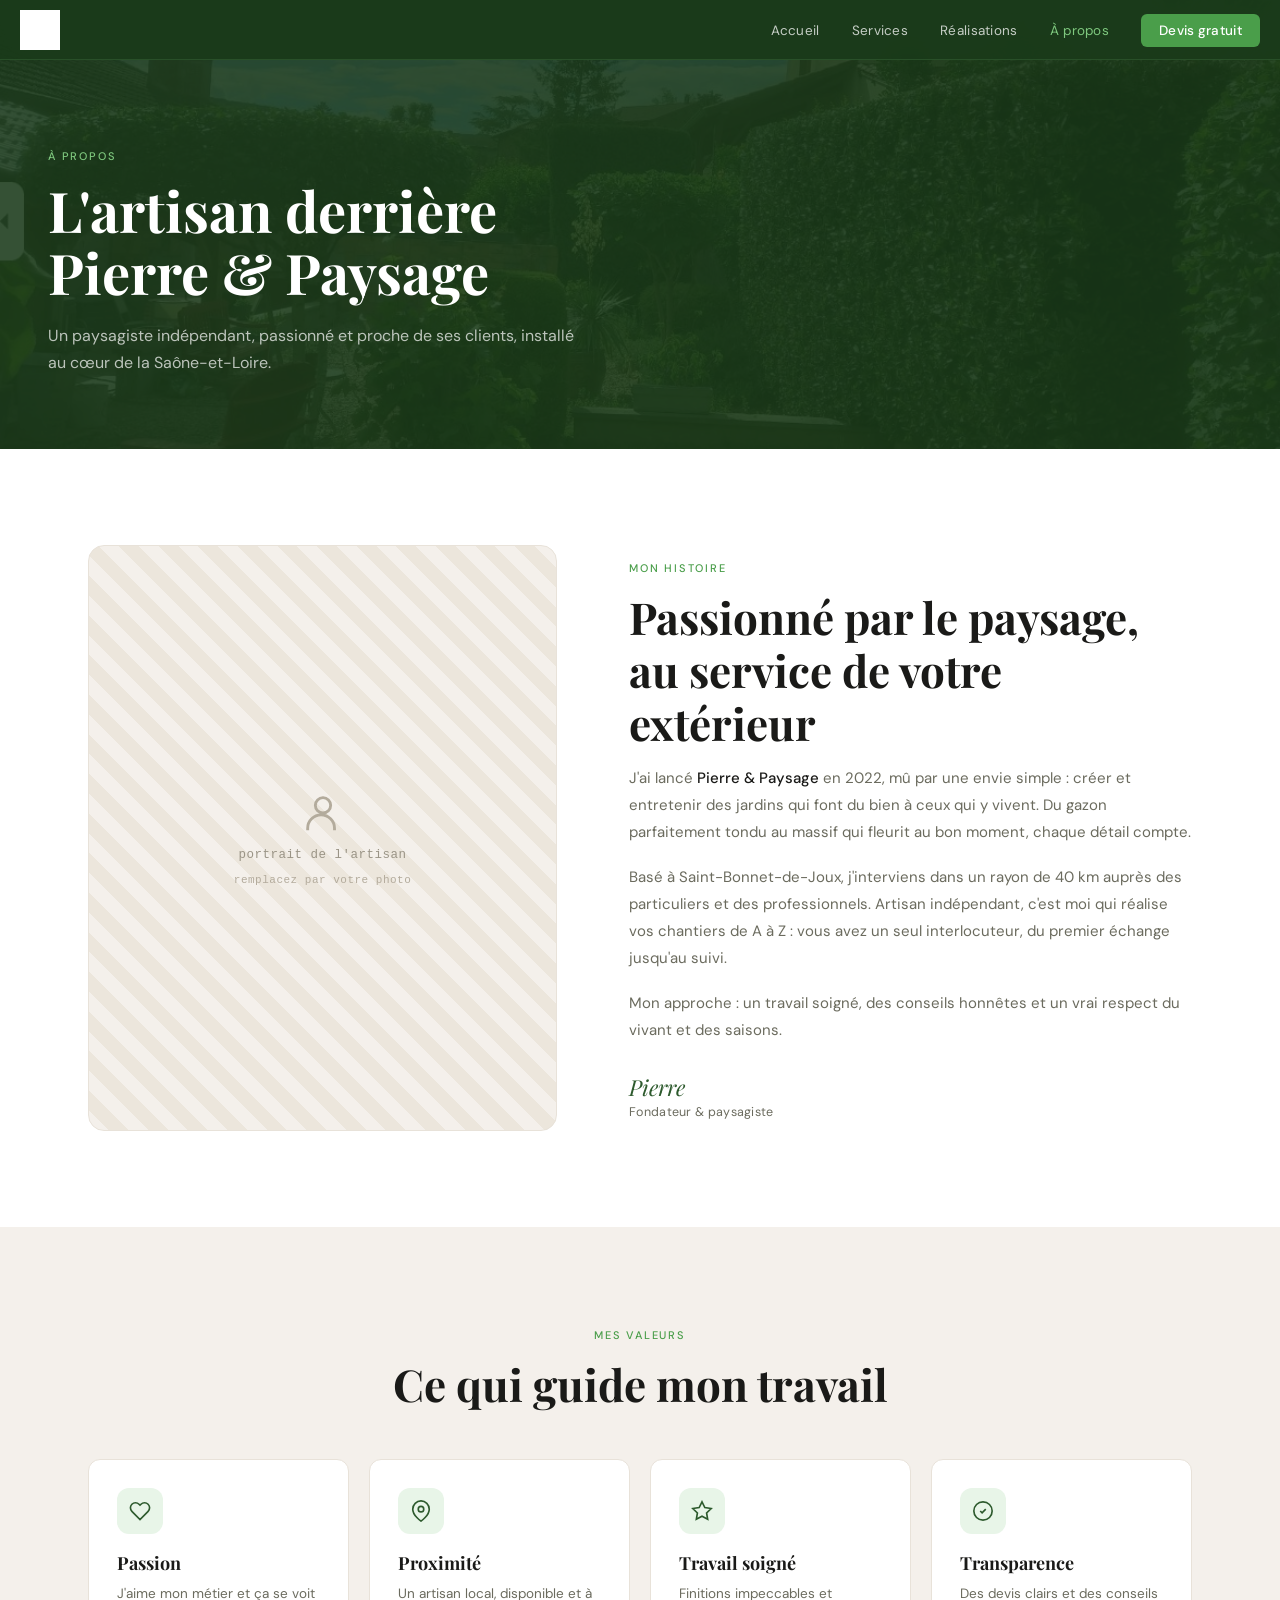
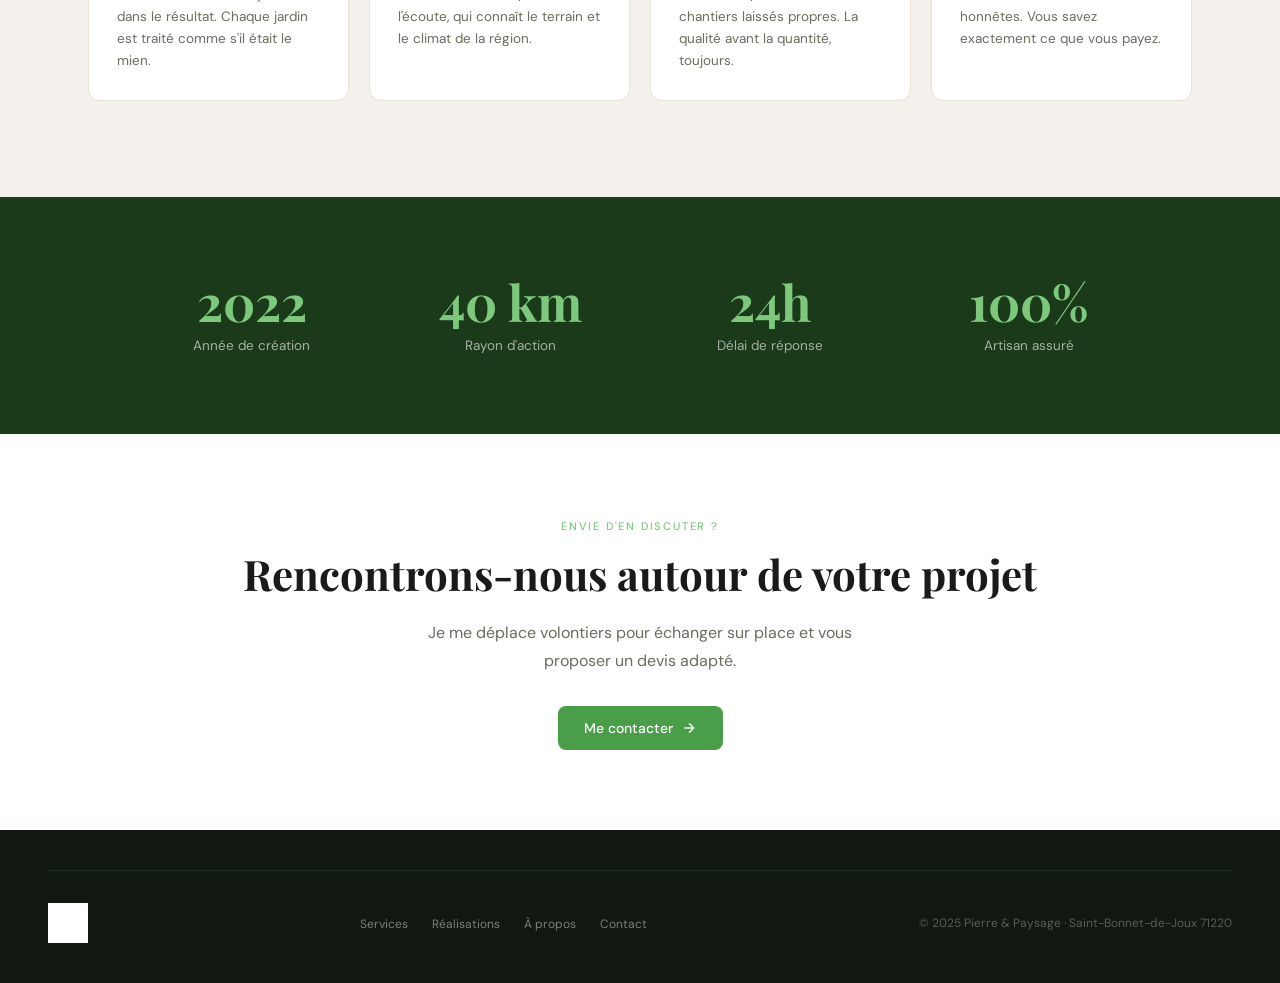
==== apropos.html @ a12b0a86 "Site vitrine Pierre & Paysage (multi-pages)" ====
<!DOCTYPE html>
<html lang="fr">
<head>
<meta charset="UTF-8">
<meta name="viewport" content="width=device-width, initial-scale=1.0">
<title>À propos – Pierre & Paysage – Paysagiste à Saint-Bonnet-de-Joux (71)</title>
<link rel="preconnect" href="https://fonts.googleapis.com">
<link href="https://fonts.googleapis.com/css2?family=Playfair+Display:ital,wght@0,400;0,700;1,400&family=DM+Sans:wght@300;400;500&display=swap" rel="stylesheet">
<link rel="stylesheet" href="style.css">
</head>
<body>

<nav>
  <a href="index.html" class="nav-logo"><img src="assets/logo.jpg" alt="Pierre & Paysage"></a>
  <button class="hamburger" id="hamburger" aria-label="Menu"><span></span><span></span><span></span></button>
  <ul class="nav-links" id="navLinks"><li><a href="index.html">Accueil</a></li><li><a href="services.html">Services</a></li><li><a href="realisations.html">Réalisations</a></li><li><a href="apropos.html" class="active">À propos</a></li><li><a href="contact.html" class="nav-cta">Devis gratuit</a></li></ul>
</nav>

<!-- ===== A PROPOS ===== -->
<div class="page" id="page-apropos">
  <div class="page-header"><div class="bg" style="background-image:url('assets/photo2.jpg')"></div><div class="inner"><span class="tag">À propos</span><h1>L'artisan derrière<br>Pierre &amp; Paysage</h1><p>Un paysagiste indépendant, passionné et proche de ses clients, installé au cœur de la Saône-et-Loire.</p></div></div>
  <section class="section about">
    <div class="media"><div class="portrait"><svg width="46" height="46" viewBox="0 0 24 24" fill="none" stroke-width="1.5"><circle cx="12" cy="8" r="4"/><path d="M4 21v-1a7 7 0 0 1 14 0v1"/></svg><span class="mono">portrait de l'artisan</span><span class="mono sm">remplacez par votre photo</span></div></div>
    <div class="body"><span class="tag">Mon histoire</span><h2 class="section-title">Passionné par le paysage, au service de votre extérieur</h2><p>J'ai lancé <strong>Pierre &amp; Paysage</strong> en 2022, mû par une envie simple : créer et entretenir des jardins qui font du bien à ceux qui y vivent. Du gazon parfaitement tondu au massif qui fleurit au bon moment, chaque détail compte.</p><p>Basé à Saint-Bonnet-de-Joux, j'interviens dans un rayon de 40 km auprès des particuliers et des professionnels. Artisan indépendant, c'est moi qui réalise vos chantiers de A à Z : vous avez un seul interlocuteur, du premier échange jusqu'au suivi.</p><p style="margin-bottom:1.75rem;">Mon approche : un travail soigné, des conseils honnêtes et un vrai respect du vivant et des saisons.</p><div class="signature">Pierre</div><div class="sig-role">Fondateur &amp; paysagiste</div></div>
  </section>
  <section style="background:var(--stone);"><div class="section center"><span class="tag">Mes valeurs</span><h2 class="section-title">Ce qui guide mon travail</h2><div class="cards4" style="margin-top:3rem;text-align:left;">
    <div class="pcard"><div class="vicon"><svg viewBox="0 0 24 24" stroke-width="1.8"><path d="M20.84 4.61a5.5 5.5 0 0 0-7.78 0L12 5.67l-1.06-1.06a5.5 5.5 0 0 0-7.78 7.78l1.06 1.06L12 21.23l7.78-7.78 1.06-1.06a5.5 5.5 0 0 0 0-7.78z"/></svg></div><h3>Passion</h3><p>J'aime mon métier et ça se voit dans le résultat. Chaque jardin est traité comme s'il était le mien.</p></div>
    <div class="pcard"><div class="vicon"><svg viewBox="0 0 24 24" stroke-width="1.8"><path d="M21 10c0 7-9 13-9 13s-9-6-9-13a9 9 0 0 1 18 0z"/><circle cx="12" cy="10" r="3"/></svg></div><h3>Proximité</h3><p>Un artisan local, disponible et à l'écoute, qui connaît le terrain et le climat de la région.</p></div>
    <div class="pcard"><div class="vicon"><svg viewBox="0 0 24 24" stroke-width="1.8"><polygon points="12 2 15.09 8.26 22 9.27 17 14.14 18.18 21.02 12 17.77 5.82 21.02 7 14.14 2 9.27 8.91 8.26 12 2"/></svg></div><h3>Travail soigné</h3><p>Finitions impeccables et chantiers laissés propres. La qualité avant la quantité, toujours.</p></div>
    <div class="pcard"><div class="vicon"><svg viewBox="0 0 24 24" stroke-width="1.8"><path d="M9 12l2 2 4-4"/><circle cx="12" cy="12" r="10"/></svg></div><h3>Transparence</h3><p>Des devis clairs et des conseils honnêtes. Vous savez exactement ce que vous payez.</p></div>
  </div></div></section>
  <section class="cta"><div class="stats"><div><div class="stat-num" style="color:var(--green-accent);">2022</div><div class="stat-lbl" style="color:rgba(255,255,255,0.6);">Année de création</div></div><div><div class="stat-num" style="color:var(--green-accent);">40 km</div><div class="stat-lbl" style="color:rgba(255,255,255,0.6);">Rayon d'action</div></div><div><div class="stat-num" style="color:var(--green-accent);">24h</div><div class="stat-lbl" style="color:rgba(255,255,255,0.6);">Délai de réponse</div></div><div><div class="stat-num" style="color:var(--green-accent);">100%</div><div class="stat-lbl" style="color:rgba(255,255,255,0.6);">Artisan assuré</div></div></div></section>
  <div class="cta" style="background:#fff;"><div class="inner"><span class="tag">Envie d'en discuter ?</span><h2 style="color:var(--text);">Rencontrons-nous autour de votre projet</h2><p style="color:var(--text-muted);">Je me déplace volontiers pour échanger sur place et vous proposer un devis adapté.</p><a href="contact.html" class="btn btn-green">Me contacter <svg width="16" height="16" viewBox="0 0 24 24" fill="none" stroke="currentColor" stroke-width="2"><line x1="5" y1="12" x2="19" y2="12"/><polyline points="12 5 19 12 12 19"/></svg></a></div></div>
</div>

<footer>
  <div class="footer-inner">
    <img src="assets/logo.jpg" alt="Pierre & Paysage">
    <ul class="footer-links"><li><a href="services.html">Services</a></li><li><a href="realisations.html">Réalisations</a></li><li><a href="apropos.html">À propos</a></li><li><a href="contact.html">Contact</a></li></ul>
    <div class="footer-copy">© 2025 Pierre &amp; Paysage · Saint-Bonnet-de-Joux 71220</div>
  </div>
</footer>

<script src="script.js"></script>
</body>
</html>
---- style.css ----
*,*::before,*::after{box-sizing:border-box;margin:0;padding:0;}
  :root{
    --green-deep:#1a3a1a;--green-mid:#2d5a2d;--green-light:#4a9e4a;--green-pale:#e8f5e8;--green-accent:#7ec87e;
    --stone:#f4f0eb;--stone-dark:#e8e2d9;--text:#1a1a18;--text-muted:#6b6b5e;--white:#fff;
    --ff-display:'Playfair Display',Georgia,serif;--ff-body:'DM Sans',sans-serif;
  }
  body{font-family:var(--ff-body);color:var(--text);background:var(--white);overflow-x:hidden;}
  a{text-decoration:none;}
  img{display:block;}
  
  

  /* NAV */
  nav{position:fixed;top:0;left:0;right:0;z-index:100;padding:0 1.25rem;height:60px;display:flex;align-items:center;justify-content:space-between;background:rgba(26,58,26,0.97);backdrop-filter:blur(12px);border-bottom:1px solid rgba(126,200,126,0.15);}
  .nav-logo{display:flex;align-items:center;gap:10px;}
  .nav-logo img{height:40px;width:auto;object-fit:contain;filter:brightness(0) invert(1);}
  .nav-links{display:flex;align-items:center;gap:2rem;list-style:none;}
  .nav-links a{color:rgba(255,255,255,0.75);font-size:13.5px;font-weight:400;letter-spacing:0.3px;transition:color 0.2s;}
  .nav-links a:hover,.nav-links a.active{color:var(--green-accent);}
  .nav-cta{background:var(--green-light);color:#fff !important;padding:8px 18px;border-radius:6px;font-weight:500 !important;transition:background 0.2s;}
  .nav-cta:hover{background:var(--green-accent);color:var(--green-deep) !important;}

  /* BUTTONS */
  .btn{display:inline-flex;align-items:center;gap:8px;padding:13px 26px;border-radius:8px;font-size:14px;font-weight:500;cursor:pointer;transition:all 0.22s;border:none;}
  .btn-green{background:var(--green-light);color:#fff;}
  .btn-green:hover{background:var(--green-accent);color:var(--green-deep);transform:translateY(-2px);}
  .btn-outline{background:transparent;color:#fff;border:1px solid rgba(255,255,255,0.4);}
  .btn-outline:hover{border-color:var(--green-accent);color:var(--green-accent);transform:translateY(-2px);}

  /* HERO */
  .hero{min-height:100vh;position:relative;display:flex;align-items:center;overflow:hidden;}
  .hero-bg{position:absolute;inset:0;background-size:cover;background-position:center 40%;transform:scale(1.05);animation:slowzoom 20s ease-in-out infinite alternate;}
  @keyframes slowzoom{from{transform:scale(1.05);}to{transform:scale(1.12);}}
  .hero-overlay{position:absolute;inset:0;background:linear-gradient(105deg,rgba(26,58,26,0.88) 0%,rgba(26,58,26,0.55) 55%,rgba(26,58,26,0.2) 100%);}
  .hero-content{position:relative;padding:0 3rem;max-width:680px;animation:fadein 1s ease 0.3s both;}
  @keyframes fadein{from{opacity:0;transform:translateY(24px);}to{opacity:1;transform:none;}}
  .hero-badge{display:inline-flex;align-items:center;gap:6px;background:rgba(126,200,126,0.2);border:1px solid rgba(126,200,126,0.4);color:var(--green-accent);font-size:12px;letter-spacing:1.2px;text-transform:uppercase;padding:6px 14px;border-radius:99px;margin-bottom:1.5rem;}
  .hero h1{font-family:var(--ff-display);font-size:clamp(40px,5.5vw,68px);font-weight:700;color:#fff;line-height:1.1;margin-bottom:1.25rem;}
  .hero h1 em{font-style:italic;color:var(--green-accent);}
  .hero-desc{font-size:16px;color:rgba(255,255,255,0.78);line-height:1.75;margin-bottom:2.5rem;max-width:460px;}
  .hero-btns{display:flex;gap:14px;flex-wrap:wrap;}

  /* TRUST */
  .trust-bar{background:var(--stone);border-bottom:1px solid var(--stone-dark);padding:1.25rem 3rem;}
  .trust-inner{display:flex;gap:3rem;align-items:center;flex-wrap:wrap;justify-content:center;max-width:1100px;margin:0 auto;}
  .trust-item{display:flex;align-items:center;gap:10px;font-size:13px;color:var(--text-muted);}
  .trust-icon{width:34px;height:34px;background:var(--green-pale);border-radius:50%;display:flex;align-items:center;justify-content:center;flex-shrink:0;}
  .trust-icon svg{width:16px;height:16px;stroke:var(--green-mid);fill:none;}

  /* SECTION COMMON */
  .section{padding:6rem 3rem;max-width:1200px;margin:0 auto;}
  .tag{display:inline-block;font-size:11px;font-weight:500;letter-spacing:1.8px;text-transform:uppercase;color:var(--green-light);margin-bottom:1rem;}
  .section-title{font-family:var(--ff-display);font-size:clamp(28px,3.5vw,44px);font-weight:700;color:var(--text);line-height:1.2;margin-bottom:1rem;}
  .section-sub{font-size:16px;color:var(--text-muted);line-height:1.7;max-width:520px;}
  .center{text-align:center;}
  .center .section-sub{margin-left:auto;margin-right:auto;}

  /* PAGE HEADER (inner pages) */
  .page-header{background:var(--green-deep);padding:9rem 3rem 4.5rem;position:relative;overflow:hidden;}
  .page-header .bg{position:absolute;inset:0;background-size:cover;background-position:center;opacity:0.12;}
  .page-header .inner{max-width:1200px;margin:0 auto;position:relative;}
  .page-header .tag{color:var(--green-accent);}
  .page-header h1{font-family:var(--ff-display);font-size:clamp(34px,5vw,56px);font-weight:700;color:#fff;line-height:1.1;}
  .page-header p{font-size:16px;color:rgba(255,255,255,0.7);line-height:1.7;max-width:540px;margin-top:1.25rem;}

  /* SERVICES PREVIEW GRID */
  .services-header{display:flex;justify-content:space-between;align-items:flex-end;margin-bottom:3.5rem;gap:2rem;flex-wrap:wrap;}
  .link-arrow{font-size:14px;font-weight:500;color:var(--green-light);display:inline-flex;align-items:center;gap:6px;transition:gap 0.2s;}
  .link-arrow:hover{gap:10px;color:var(--green-mid);}
  .link-arrow svg{width:16px;height:16px;}
  .services-grid{display:grid;grid-template-columns:repeat(2,1fr);gap:1.5px;background:var(--stone-dark);border:1.5px solid var(--stone-dark);border-radius:16px;overflow:hidden;}
  .service-card{background:#fff;position:relative;overflow:hidden;display:block;color:inherit;}
  .service-card .img{width:100%;aspect-ratio:16/10;overflow:hidden;}
  .service-card .img img{width:100%;height:100%;object-fit:cover;transition:transform 0.5s ease;}
  .service-card:hover .img img{transform:scale(1.06);}
  .service-body{padding:1.5rem 1.75rem;}
  .service-num{font-family:var(--ff-display);font-size:11px;color:var(--green-light);letter-spacing:1.5px;margin-bottom:6px;}
  .service-body h3{font-family:var(--ff-display);font-size:20px;font-weight:700;color:var(--text);margin-bottom:8px;}
  .service-body p{font-size:13.5px;color:var(--text-muted);line-height:1.65;}

  /* SERVICE DETAIL ROWS */
  .svc-rows{display:flex;flex-direction:column;gap:5.5rem;}
  .svc-row{display:flex;gap:4rem;align-items:center;}
  .svc-row.rev{flex-direction:row-reverse;}
  .svc-row .media{flex:1;border-radius:16px;overflow:hidden;aspect-ratio:4/3;}
  .svc-row .media img{width:100%;height:100%;object-fit:cover;}
  .svc-row .body{flex:1;}
  .svc-row.wide .body{flex:1.2;}
  .svc-row .num{font-family:var(--ff-display);font-size:13px;color:var(--green-light);letter-spacing:1.5px;margin-bottom:8px;}
  .svc-row h2{font-family:var(--ff-display);font-size:clamp(26px,3vw,36px);font-weight:700;color:var(--text);line-height:1.2;margin-bottom:1rem;}
  .svc-row p{font-size:15px;color:var(--text-muted);line-height:1.75;margin-bottom:1.5rem;}
  .checklist{list-style:none;display:grid;gap:10px;}
  .checklist li{display:flex;align-items:center;gap:10px;font-size:14px;color:var(--text);}
  .checklist svg{width:18px;height:18px;stroke:var(--green-light);fill:none;flex-shrink:0;}

  /* PROCESS / VALUES / STATS cards */
  .cards4{display:grid;grid-template-columns:repeat(4,1fr);gap:1.25rem;}
  .cards3{display:grid;grid-template-columns:repeat(3,1fr);gap:1.25rem;}
  .pcard{background:#fff;border:1px solid var(--stone-dark);border-radius:12px;padding:1.75rem;}
  .pcard .big{font-family:var(--ff-display);font-size:34px;font-weight:700;color:var(--green-accent);line-height:1;margin-bottom:1rem;}
  .pcard h3{font-family:var(--ff-display);font-size:18px;font-weight:700;color:var(--text);margin-bottom:8px;}
  .pcard p{font-size:13.5px;color:var(--text-muted);line-height:1.65;}
  .vicon{width:46px;height:46px;background:var(--green-pale);border-radius:12px;display:flex;align-items:center;justify-content:center;margin-bottom:1.1rem;}
  .vicon svg{width:22px;height:22px;stroke:var(--green-mid);fill:none;}

  /* STATS band */
  .stats{max-width:1100px;margin:0 auto;padding:5rem 3rem;display:grid;grid-template-columns:repeat(4,1fr);gap:2rem;text-align:center;}
  .stats.three{grid-template-columns:repeat(3,1fr);}
  .stat-num{font-family:var(--ff-display);font-size:clamp(34px,4vw,50px);font-weight:700;line-height:1;}
  .stat-lbl{font-size:13.5px;margin-top:0.6rem;}

  /* REALISATIONS mosaic (home) */
  .real-grid{display:grid;grid-template-columns:repeat(3,1fr);gap:12px;margin-top:3rem;}
  .real-item{position:relative;border-radius:12px;overflow:hidden;display:block;}
  .real-item.feat{grid-column:span 2;grid-row:span 2;}
  .real-item img{width:100%;height:100%;object-fit:cover;min-height:220px;transition:transform 0.5s ease;}
  .real-item.feat img{min-height:480px;}
  .real-item:hover img{transform:scale(1.05);}
  .real-label{position:absolute;bottom:0;left:0;right:0;background:linear-gradient(to top,rgba(26,58,26,0.85),transparent);padding:2rem 1.25rem 1.1rem;}
  .real-label span{color:#fff;font-size:13px;font-weight:500;}
  .real-label small{display:block;color:rgba(255,255,255,0.65);font-size:11px;margin-top:2px;}

  /* GALLERY (realisations page) */
  .filters{display:flex;flex-wrap:wrap;gap:10px;margin-bottom:2.5rem;}
  .filter{cursor:pointer;font-family:inherit;font-size:13px;font-weight:500;letter-spacing:0.3px;padding:8px 18px;border-radius:99px;transition:all 0.2s;background:#fff;color:var(--text-muted);border:1px solid var(--stone-dark);}
  .filter.active{background:var(--green-mid);color:#fff;border-color:var(--green-mid);}
  .gallery{display:grid;grid-template-columns:repeat(3,1fr);gap:16px;}
  .gcard{position:relative;border-radius:14px;overflow:hidden;aspect-ratio:4/3;cursor:pointer;background:var(--stone-dark);transition:all 0.3s;}
  .gcard:hover{transform:translateY(-4px);box-shadow:0 14px 30px rgba(26,58,26,0.18);}
  .gcard img{width:100%;height:100%;object-fit:cover;}
  .gcard .cat{position:absolute;top:12px;left:12px;background:rgba(255,255,255,0.92);color:var(--green-mid);font-size:11px;font-weight:500;letter-spacing:0.4px;padding:4px 11px;border-radius:99px;}
  .gcard .lbl{position:absolute;bottom:0;left:0;right:0;background:linear-gradient(to top,rgba(26,58,26,0.9),transparent);padding:2.5rem 1.25rem 1.1rem;}
  .gcard .lbl span{display:block;color:#fff;font-size:14.5px;font-weight:500;}
  .gcard .lbl small{display:block;color:rgba(255,255,255,0.7);font-size:11.5px;margin-top:3px;}

  /* ABOUT */
  .about{display:flex;gap:4.5rem;align-items:center;}
  .about .media{flex:1;}
  .about .portrait{aspect-ratio:4/5;border-radius:16px;background:repeating-linear-gradient(45deg,#f4f0eb,#f4f0eb 14px,#ece6dc 14px,#ece6dc 28px);border:1px solid var(--stone-dark);display:flex;flex-direction:column;align-items:center;justify-content:center;gap:12px;color:#9a9486;min-height:340px;}
  .about .portrait svg{stroke:#b3ab9c;}
  .about .portrait .mono{font-family:monospace;font-size:12.5px;letter-spacing:0.5px;}
  .about .portrait .mono.sm{font-size:11px;color:#b3ab9c;}
  .about .body{flex:1.2;}
  .about .body p{font-size:15px;color:var(--text-muted);line-height:1.8;margin-bottom:1.1rem;}
  .about .body p strong{color:var(--text);font-weight:500;}
  .signature{font-family:var(--ff-display);font-style:italic;font-size:22px;color:var(--green-mid);}
  .sig-role{font-size:12.5px;color:var(--text-muted);letter-spacing:0.3px;margin-top:2px;}

  /* AVIS */
  .avis-grid{display:grid;grid-template-columns:repeat(3,1fr);gap:1.25rem;margin-top:3rem;}
  .avis-card{background:#fff;border-radius:12px;padding:1.5rem;border:1px solid var(--stone-dark);}
  .stars{color:#f0a500;font-size:16px;margin-bottom:8px;}
  .avis-card p{font-size:14px;color:var(--text);line-height:1.7;font-style:italic;margin-bottom:1.25rem;}
  .avis-author{display:flex;align-items:center;gap:10px;}
  .avis-avatar{width:36px;height:36px;border-radius:50%;background:var(--green-pale);display:flex;align-items:center;justify-content:center;font-size:14px;font-weight:600;color:var(--green-mid);flex-shrink:0;}
  .avis-name{font-size:13px;font-weight:500;color:var(--text);}
  .avis-date{font-size:11px;color:var(--text-muted);}

  /* CTA band */
  .cta{background:var(--green-deep);}
  .cta .inner{max-width:900px;margin:0 auto;padding:5rem 3rem;text-align:center;}
  .cta .tag{color:var(--green-accent);}
  .cta h2{font-family:var(--ff-display);font-size:clamp(28px,3.5vw,42px);font-weight:700;color:#fff;line-height:1.2;margin-bottom:1.25rem;}
  .cta p{font-size:16px;color:rgba(255,255,255,0.7);line-height:1.7;max-width:480px;margin:0 auto 2rem;}

  /* CONTACT */
  .contact-wrap{background-size:cover;background-position:center;position:relative;padding-top:60px;}
  .contact-wrap .ov{position:absolute;inset:0;background:rgba(26,58,26,0.9);}
  .contact-grid{position:relative;max-width:1200px;margin:0 auto;padding:5rem 3rem;display:grid;grid-template-columns:1fr 1fr;gap:5rem;align-items:center;}
  .contact-left .tag{color:var(--green-accent);}
  .contact-left h1{font-family:var(--ff-display);font-size:clamp(32px,4.5vw,50px);font-weight:700;color:#fff;line-height:1.15;margin-bottom:1rem;}
  .contact-left>p{font-size:16px;color:rgba(255,255,255,0.7);line-height:1.7;max-width:420px;margin-bottom:2rem;}
  .contact-list{display:flex;flex-direction:column;gap:1rem;}
  .contact-item{display:flex;align-items:center;gap:12px;color:rgba(255,255,255,0.85);font-size:14px;}
  .contact-item svg{width:20px;height:20px;stroke:var(--green-accent);fill:none;flex-shrink:0;}
  .devis-form{background:#fff;border-radius:16px;padding:2.25rem;display:flex;flex-direction:column;gap:1rem;}
  .form-title{font-family:var(--ff-display);font-size:22px;font-weight:700;color:var(--text);margin-bottom:0.5rem;}
  .form-grid{display:grid;grid-template-columns:1fr 1fr;gap:12px;}
  .form-group{display:flex;flex-direction:column;gap:5px;}
  .form-group label{font-size:12px;font-weight:500;color:var(--text-muted);letter-spacing:0.3px;}
  .form-group input,.form-group select,.form-group textarea{border:1.5px solid var(--stone-dark);border-radius:8px;padding:10px 14px;font-size:14px;font-family:var(--ff-body);color:var(--text);background:var(--stone);outline:none;width:100%;transition:border-color 0.2s;}
  .form-group input:focus,.form-group select:focus,.form-group textarea:focus{border-color:var(--green-light);background:#fff;}
  .form-group textarea{resize:vertical;min-height:90px;}
  .btn-submit{background:var(--green-mid);color:#fff;border:none;border-radius:8px;padding:13px 20px;font-size:14.5px;font-weight:500;cursor:pointer;display:flex;align-items:center;justify-content:center;gap:8px;font-family:var(--ff-body);margin-top:4px;transition:all 0.22s;}
  .btn-submit:hover{background:var(--green-light);transform:translateY(-2px);}
  .thanks{display:flex;flex-direction:column;align-items:center;text-align:center;gap:1rem;padding:2rem 0.5rem;}
  .thanks .circle{width:64px;height:64px;border-radius:50%;background:var(--green-pale);display:flex;align-items:center;justify-content:center;}
  .thanks .circle svg{stroke:var(--green-mid);fill:none;}
  .thanks h3{font-family:var(--ff-display);font-size:24px;font-weight:700;color:var(--text);}
  .thanks p{font-size:14.5px;color:var(--text-muted);line-height:1.7;max-width:300px;}
  .thanks button{background:none;border:none;color:var(--green-light);font-size:13.5px;font-weight:500;cursor:pointer;font-family:var(--ff-body);}
  .ville-pills{display:flex;flex-wrap:wrap;gap:8px;justify-content:center;max-width:760px;margin:0 auto;}
  .ville-pill{background:var(--green-pale);border:1px solid #cbe6cb;color:var(--green-mid);font-size:12.5px;padding:6px 15px;border-radius:99px;}

  /* FOOTER */
  footer{background:#111810;padding:2.5rem 3rem;}
  .footer-inner{max-width:1200px;margin:0 auto;display:flex;align-items:center;justify-content:space-between;flex-wrap:wrap;gap:1rem;border-top:1px solid rgba(126,200,126,0.15);padding-top:2rem;}
  .footer-inner img{height:40px;width:auto;object-fit:contain;filter:brightness(0) invert(1);}
  .footer-links{display:flex;gap:1.5rem;list-style:none;flex-wrap:wrap;}
  .footer-links a{color:rgba(255,255,255,0.45);font-size:12px;transition:color 0.2s;}
  .footer-links a:hover{color:var(--green-accent);}
  .footer-copy{font-size:12px;color:rgba(255,255,255,0.3);}

  /* HAMBURGER */
  .hamburger{display:none;flex-direction:column;gap:5px;cursor:pointer;padding:6px;background:none;border:none;}
  .hamburger span{display:block;width:22px;height:2px;background:#fff;border-radius:2px;transition:all 0.3s;}
  .hamburger.open span:nth-child(1){transform:translateY(7px) rotate(45deg);}
  .hamburger.open span:nth-child(2){opacity:0;}
  .hamburger.open span:nth-child(3){transform:translateY(-7px) rotate(-45deg);}

  /* RESPONSIVE */
  @media(max-width:860px){
    .hamburger{display:flex;}
    .nav-links{display:none;position:fixed;top:60px;left:0;right:0;background:rgba(26,58,26,0.98);flex-direction:column;align-items:stretch;gap:0;padding:0;border-top:1px solid rgba(126,200,126,0.2);z-index:99;}
    .nav-links.open{display:flex;}
    .nav-links li{width:100%;}
    .nav-links a{display:block;padding:1rem 1.5rem;text-align:center;border-bottom:1px solid rgba(126,200,126,0.1);}
    .nav-cta{margin:0.75rem 1.5rem;border-radius:8px;}
    .section{padding:3.5rem 1.25rem;}
    .page-header{padding:7.5rem 1.25rem 3.5rem;}
    .svc-row,.svc-row.rev,.about{flex-direction:column;gap:2.5rem;}
    .services-grid,.cards4,.cards3,.gallery,.avis-grid,.real-grid,.stats,.contact-grid,.form-grid{grid-template-columns:1fr;}
    .real-item.feat{grid-column:span 1;grid-row:span 1;}
    .real-item.feat img{min-height:260px;}
    .hero-content{padding:0 1.25rem;}
    .hero-btns .btn{justify-content:center;}
    .contact-grid,.cta .inner,.stats{padding-left:1.25rem;padding-right:1.25rem;}
    footer{padding:1.5rem 1.25rem;}
    .footer-inner{flex-direction:column;align-items:flex-start;}
  }
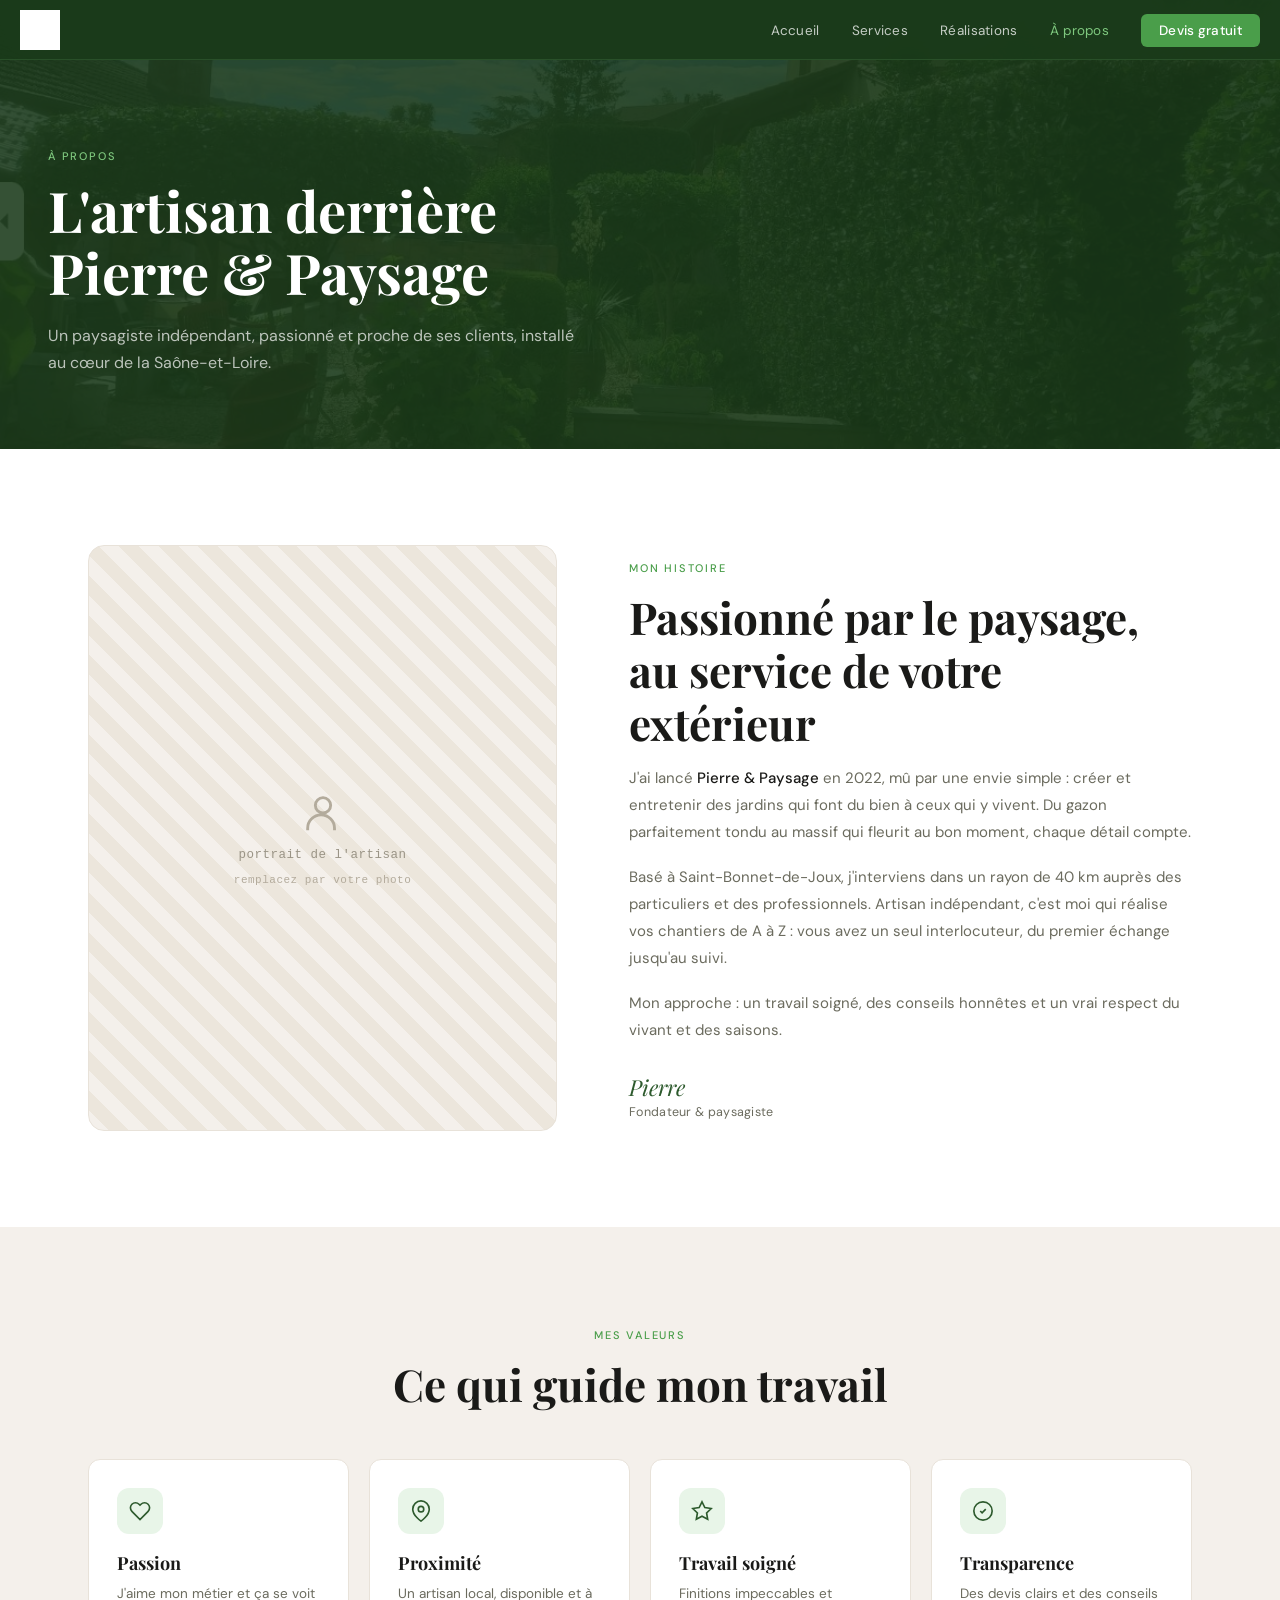
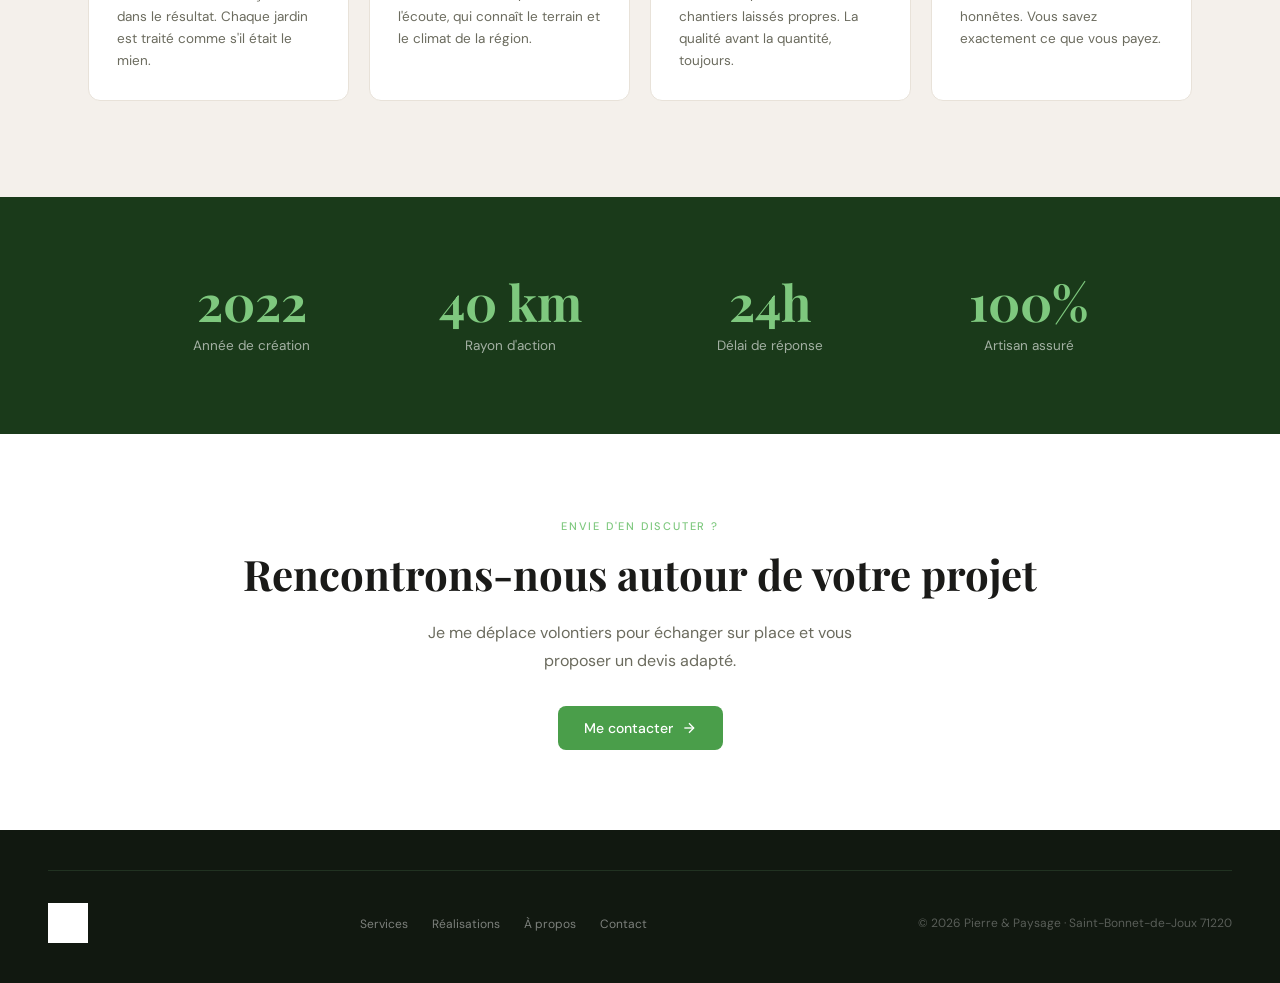
==== commit 567bd805: "Copyright 2025 -> 2026 sur toutes les pages" ====
--- a/apropos.html
+++ b/apropos.html
@@ -37,7 +37,7 @@
   <div class="footer-inner">
     <img src="assets/logo.jpg" alt="Pierre & Paysage">
     <ul class="footer-links"><li><a href="services.html">Services</a></li><li><a href="realisations.html">Réalisations</a></li><li><a href="apropos.html">À propos</a></li><li><a href="contact.html">Contact</a></li></ul>
-    <div class="footer-copy">© 2025 Pierre &amp; Paysage · Saint-Bonnet-de-Joux 71220</div>
+    <div class="footer-copy">© 2026 Pierre &amp; Paysage · Saint-Bonnet-de-Joux 71220</div>
   </div>
 </footer>
 
